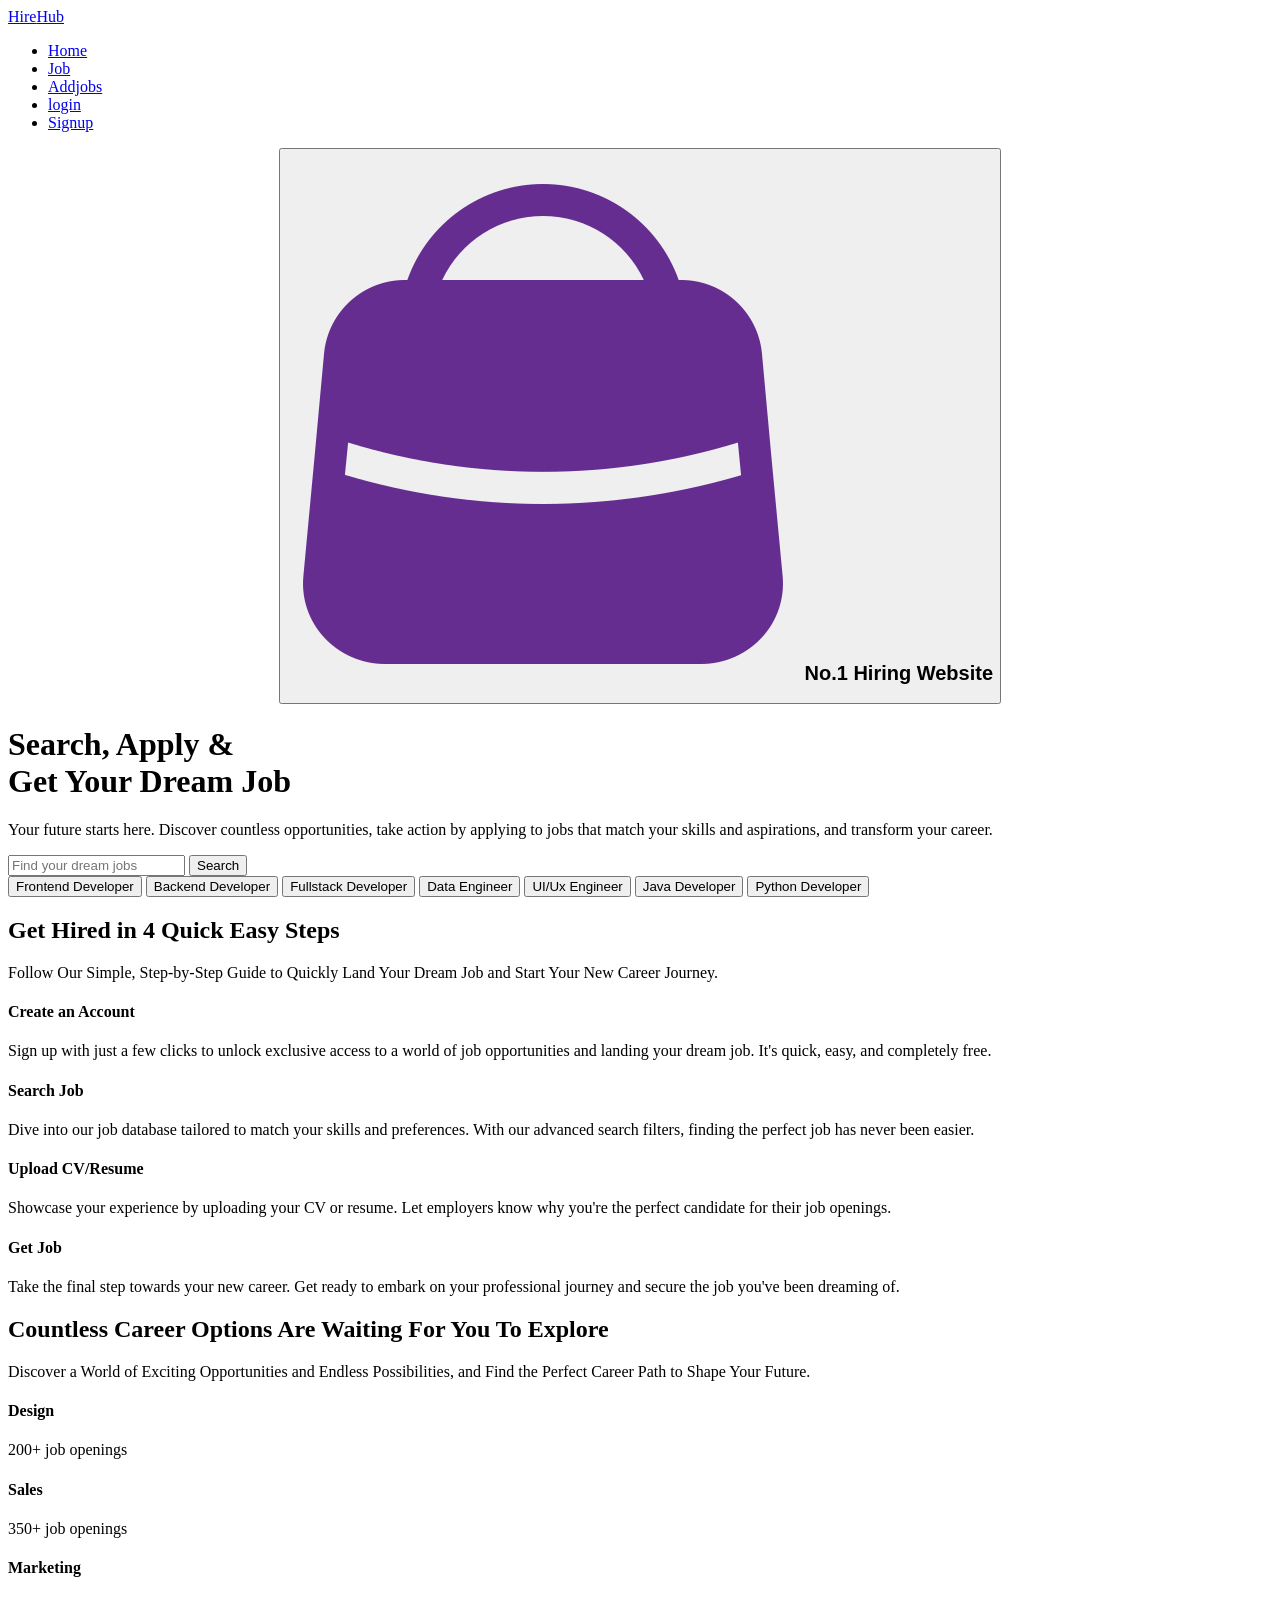
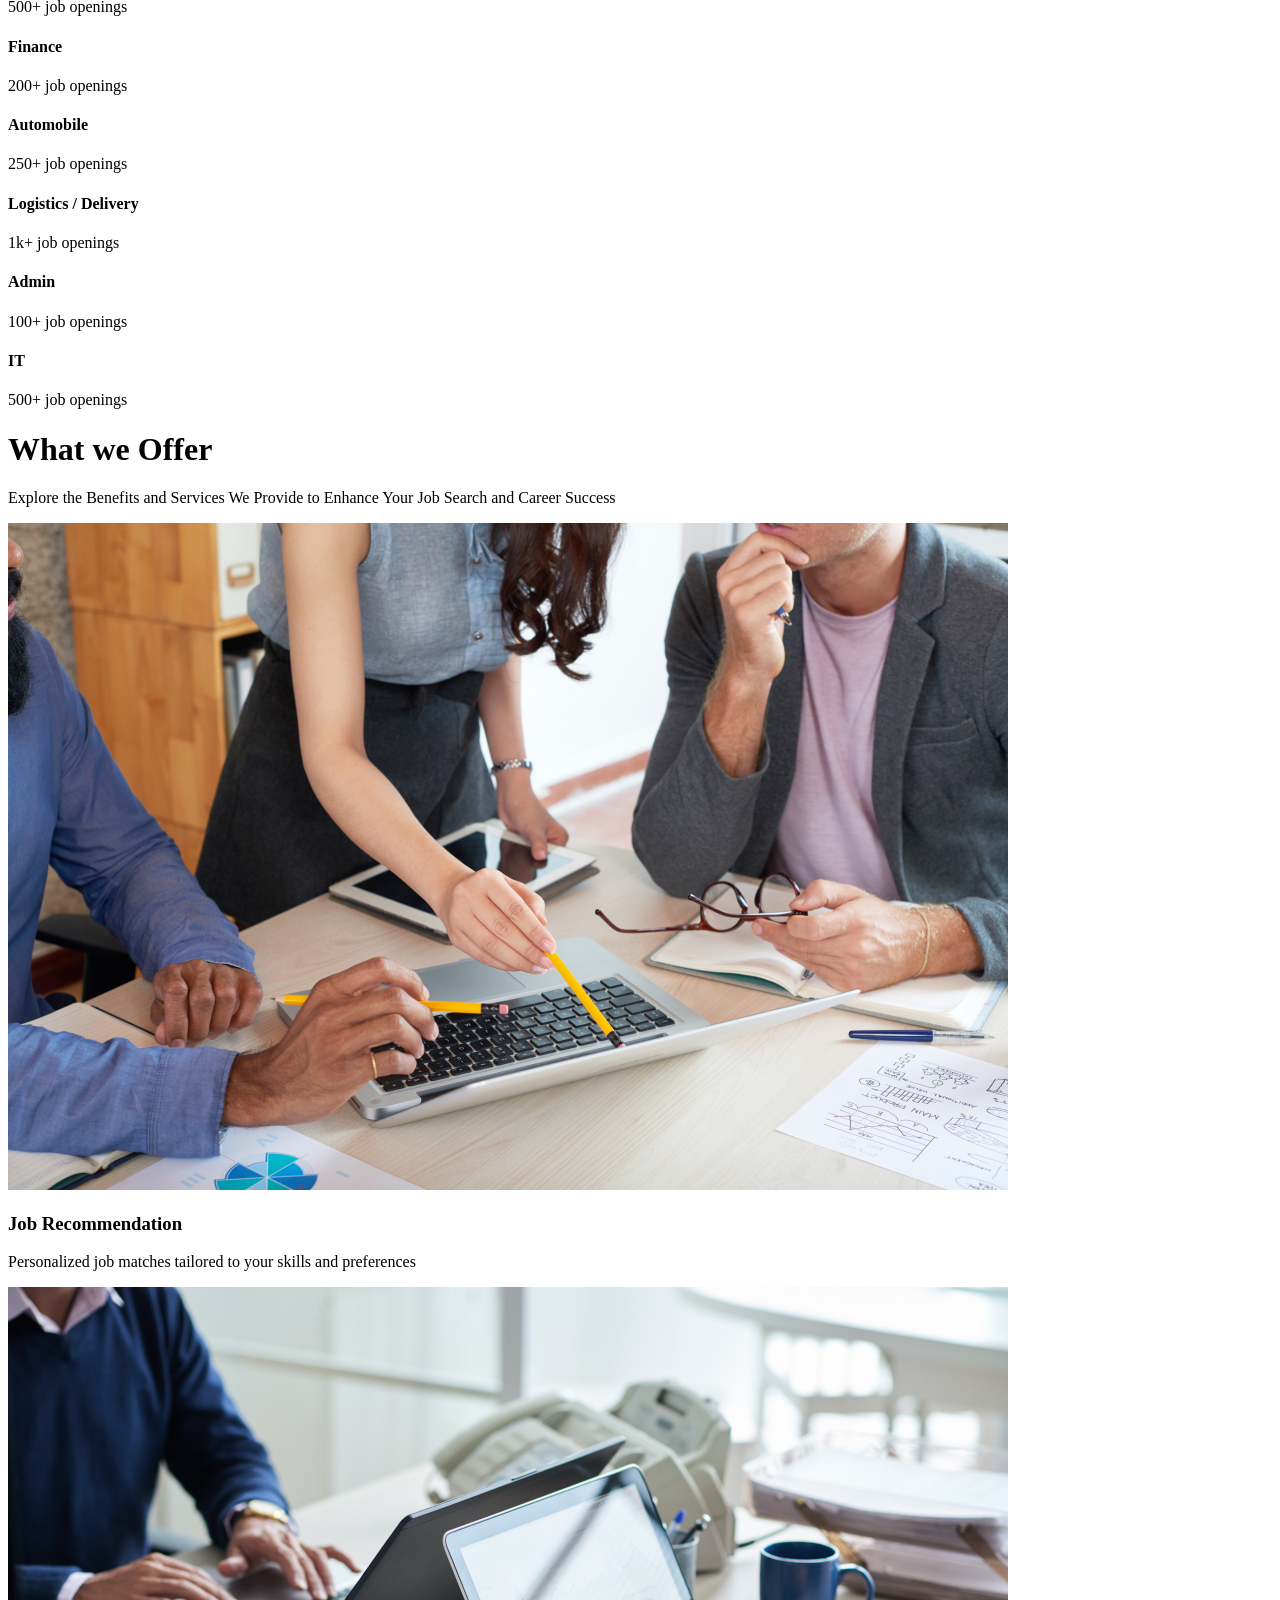
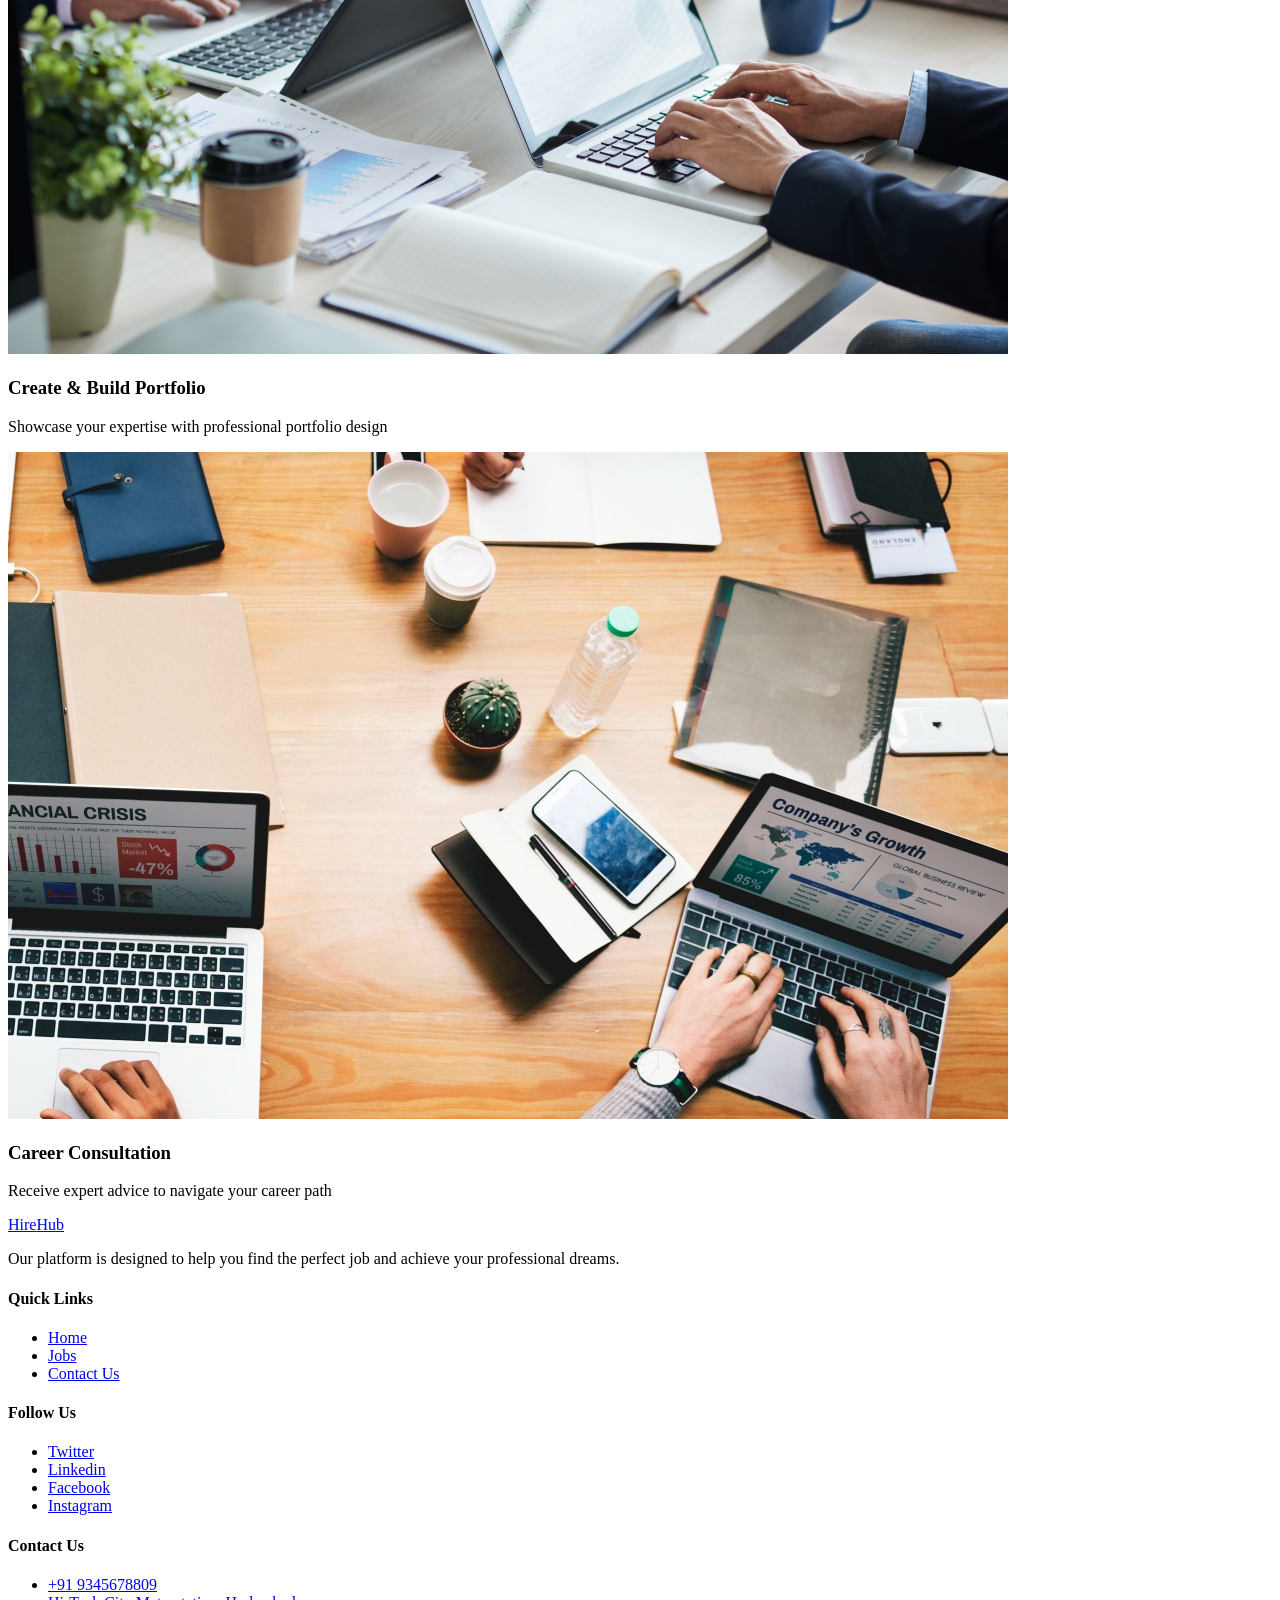
==== index.html @ 58e2acb1 "Add files via upload" ====
<!doctype html>
<html lang="en">
  <head>
    <meta charset="UTF-8" />
    <meta name="viewport" content="width=device-width, initial-scale=1.0" />
    <link rel="stylesheet" href="./s.css" />
    <title>Job Portal</title>
  </head>

  <body>
    <nav>
      <div class="nav__header">
        <div class="nav__logo">
          <a href="#" class="logo">Hire<span>Hub</span></a>
        </div>
        <ul class="nav__links">
          <li><a href="./index.html">Home</a></li>
          <li><a href="./jobs.html">Job</a></li>
          <li><a href="./addjobs.html">Addjobs</a></li>
          <li><a href="./login.html">login</a></li>
          <li><a href="./signup.html">Signup</a></li>
        </ul>
      </div>
    </nav>
    <header class="header__container" id="home">
      <center>
        <button class="a">
          <h2>
            <img src="./assets/images/bag_7007252.png" alt="company logo" />
            No.1 Hiring Website
          </h2>
        </button>
      </center>
      <h1>Search, Apply &<br />Get Your <span>Dream Job</span></h1>
      <p>
        Your future starts here. Discover countless opportunities, take action
        by applying to jobs that match your skills and aspirations, and
        transform your career.
      </p>
      <div class="search-bar">
        <input type="text" id="job-search" placeholder="Find your dream jobs" />
        <a href="./signup.html"
          ><button type="submit" id="search-btn">Search</button></a
        >
      </div>
    </header>
    <div class="car">
      <div class="c2">
        <button class="c1">Frontend Developer</button>
        <button class="c1">Backend Developer</button>
        <button class="c1">Fullstack Developer</button>
        <button class="c1">Data Engineer</button>
        <button class="c1">UI/Ux Engineer</button>
        <button class="c1">Java Developer</button>
        <button class="c1">Python Developer</button>
      </div>
    </div>

    <section class="steps">
      <div class="steps_container">
        <h2>Get Hired in 4 <span>Quick Easy Steps</span></h2>
        <p>
          Follow Our Simple, Step-by-Step Guide to Quickly Land Your Dream Job
          and Start Your New Career Journey.
        </p>
        <div class="steps1">
          <div class="steps__card">
            <h4>Create an Account</h4>
            <p>
              Sign up with just a few clicks to unlock exclusive access to a
              world of job opportunities and landing your dream job. It's quick,
              easy, and completely free.
            </p>
          </div>
          <div class="steps__card">
            <h4>Search Job</h4>
            <p>
              Dive into our job database tailored to match your skills and
              preferences. With our advanced search filters, finding the perfect
              job has never been easier.
            </p>
          </div>
          <div class="steps__card">
            <h4>Upload CV/Resume</h4>
            <p>
              Showcase your experience by uploading your CV or resume. Let
              employers know why you're the perfect candidate for their job
              openings.
            </p>
          </div>
          <div class="steps__card">
            <h4>Get Job</h4>
            <p>
              Take the final step towards your new career. Get ready to embark
              on your professional journey and secure the job you've been
              dreaming of.
            </p>
          </div>
        </div>
      </div>
    </section>

    <section class="box3">
      <h2>
        <span>Countless Career Options</span> Are Waiting For You To Explore
      </h2>
      <p class="para">
        Discover a World of Exciting Opportunities and Endless Possibilities,
        and Find the Perfect Career Path to Shape Your Future.
      </p>
      <div class="box">
        <div class="box1">
          <h4>Design</h4>
          <p>200+ job openings</p>
        </div>
        <div class="box1">
          <h4>Sales</h4>
          <p>350+ job openings</p>
        </div>
        <div class="box1">
          <h4>Marketing</h4>
          <p>500+ job openings</p>
        </div>
        <div class="box1">
          <h4>Finance</h4>
          <p>200+ job openings</p>
        </div>
        <div class="box1">
          <h4>Automobile</h4>
          <p>250+ job openings</p>
        </div>
        <div class="box1">
          <h4>Logistics / Delivery</h4>
          <p>1k+ job openings</p>
        </div>
        <div class="box1">
          <h4>Admin</h4>
          <p>100+ job openings</p>
        </div>
        <div class="box1">
          <h4>IT</h4>
          <p>500+ job openings</p>
        </div>
      </div>
    </section>
    <div class="box4">
      <div class="d1">
        <h1>What we <span>Offer</span></h1>
        <p>
          Explore the Benefits and Services We Provide to Enhance Your Job
          Search and Career Success
        </p>
      </div>
      <div class="d3">
        <div class="d2">
          <img src="./assets/images/offer-1.jpg" alt="" />
          <h3>Job Recommendation</h3>
          <p>
            Personalized job matches tailored to your skills and preferences
          </p>
        </div>
        <div class="d2">
          <img src="./assets/images/offer-2.jpg" alt="" />
          <h3>Create & Build Portfolio</h3>
          <p>Showcase your expertise with professional portfolio design</p>
        </div>
        <div class="d2">
          <img src="./assets/images/offer-3.jpg" alt="" />
          <h3>Career Consultation</h3>
          <p>Receive expert advice to navigate your career path</p>
        </div>
      </div>
    </div>

    <footer class="footer">
      <div class="foot">
        <div class="foot1">
          <div class="footer__logo">
            <a href="#" class="logo">Hire<span>Hub</span></a>
          </div>
          <p class="para1">
            Our platform is designed to help you find the perfect job and
            achieve your professional dreams.
          </p>
        </div>
        <div class="foot1">
          <h4>Quick Links</h4>
          <ul class="footer_links">
            <li><a href="#home">Home</a></li>
            <li><a href="#job">Jobs</a></li>
            <li><a href="#contact">Contact Us</a></li>
          </ul>
        </div>
        <div class="foot1">
          <h4>Follow Us</h4>
          <ul class="footer_links">
            <li><a href="#">Twitter</a></li>
            <li><a href="#">Linkedin</a></li>
            <li><a href="#">Facebook</a></li>
            <li><a href="#">Instagram</a></li>
          </ul>
        </div>
        <div class="foot1" id="contact">
          <h4>Contact Us</h4>
          <ul class="footer_links">
            <li>
              <a href="#"> +91 9345678809 </a>
            </li>
            <li>
              <a href="#"> Hi-Tech City Metrostation, Hyderabad </a>
            </li>
          </ul>
        </div>
      </div>
    </footer>
  </body>
</html>
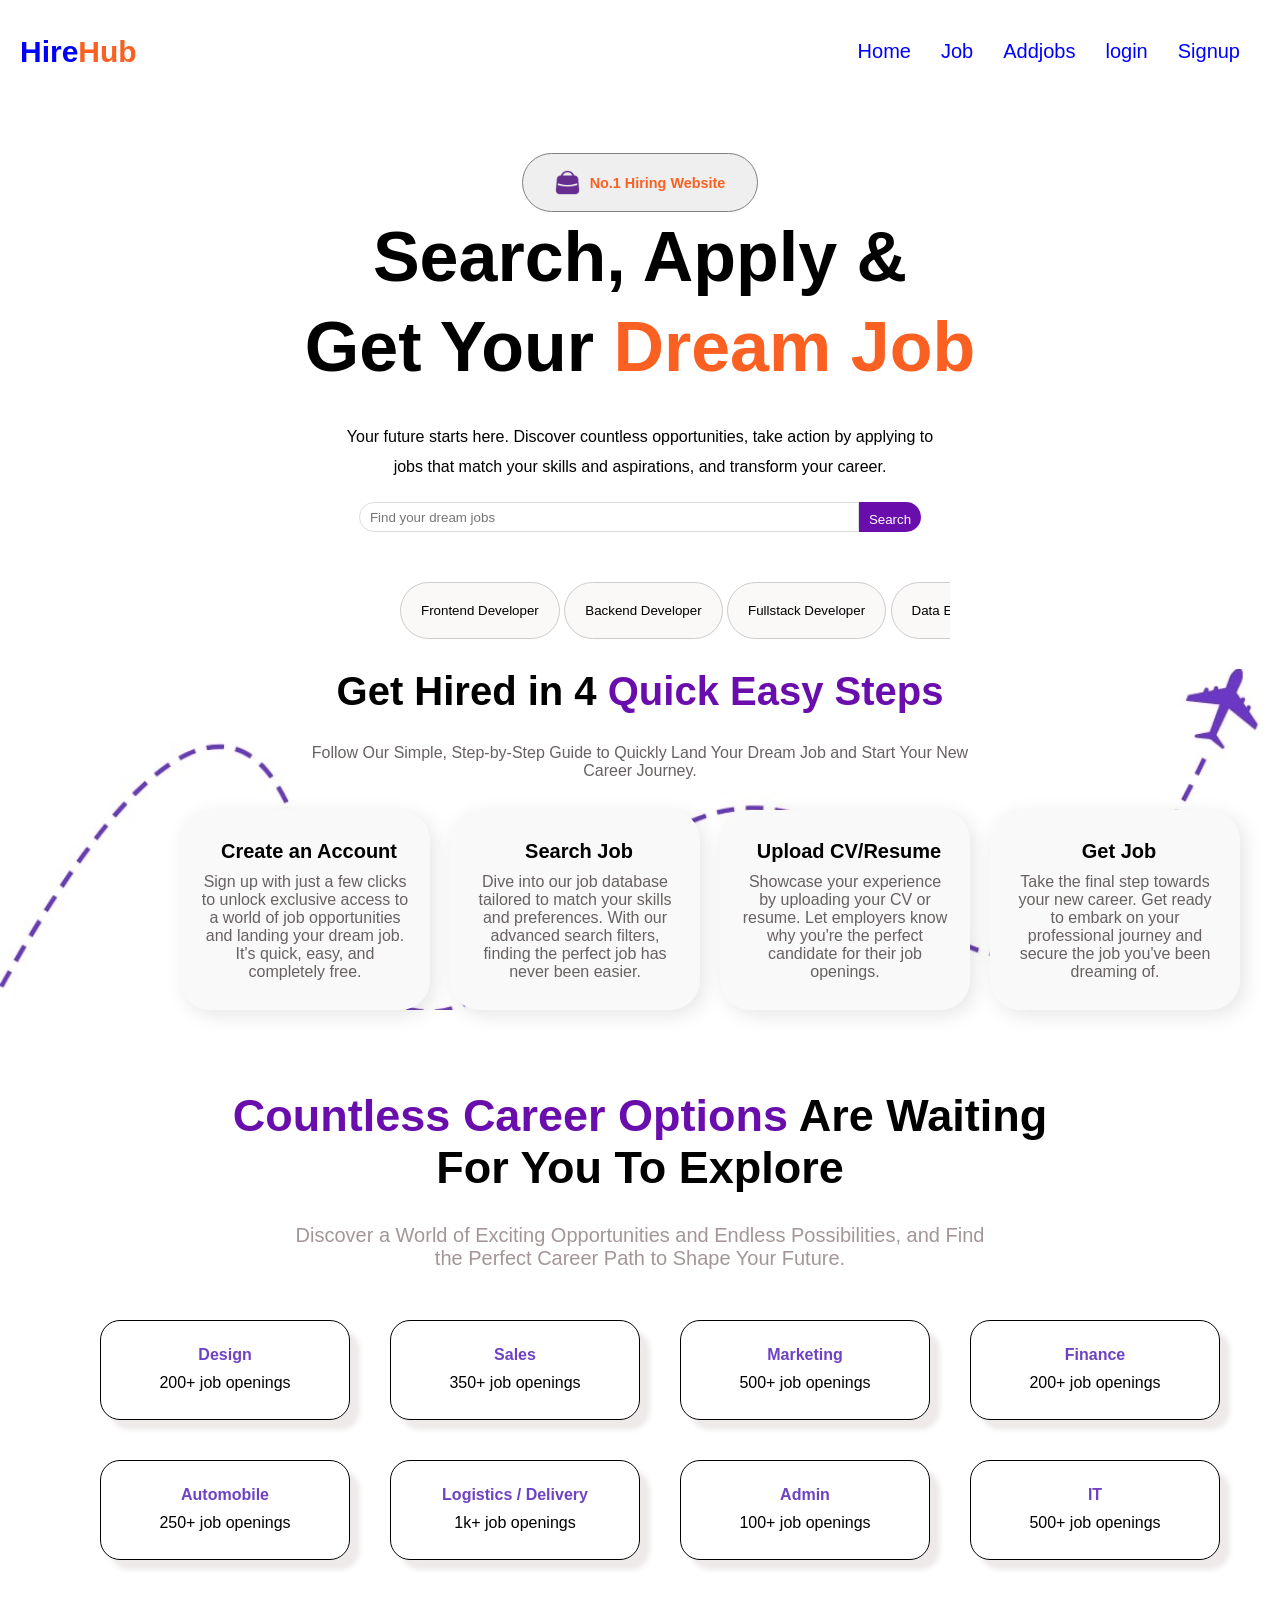
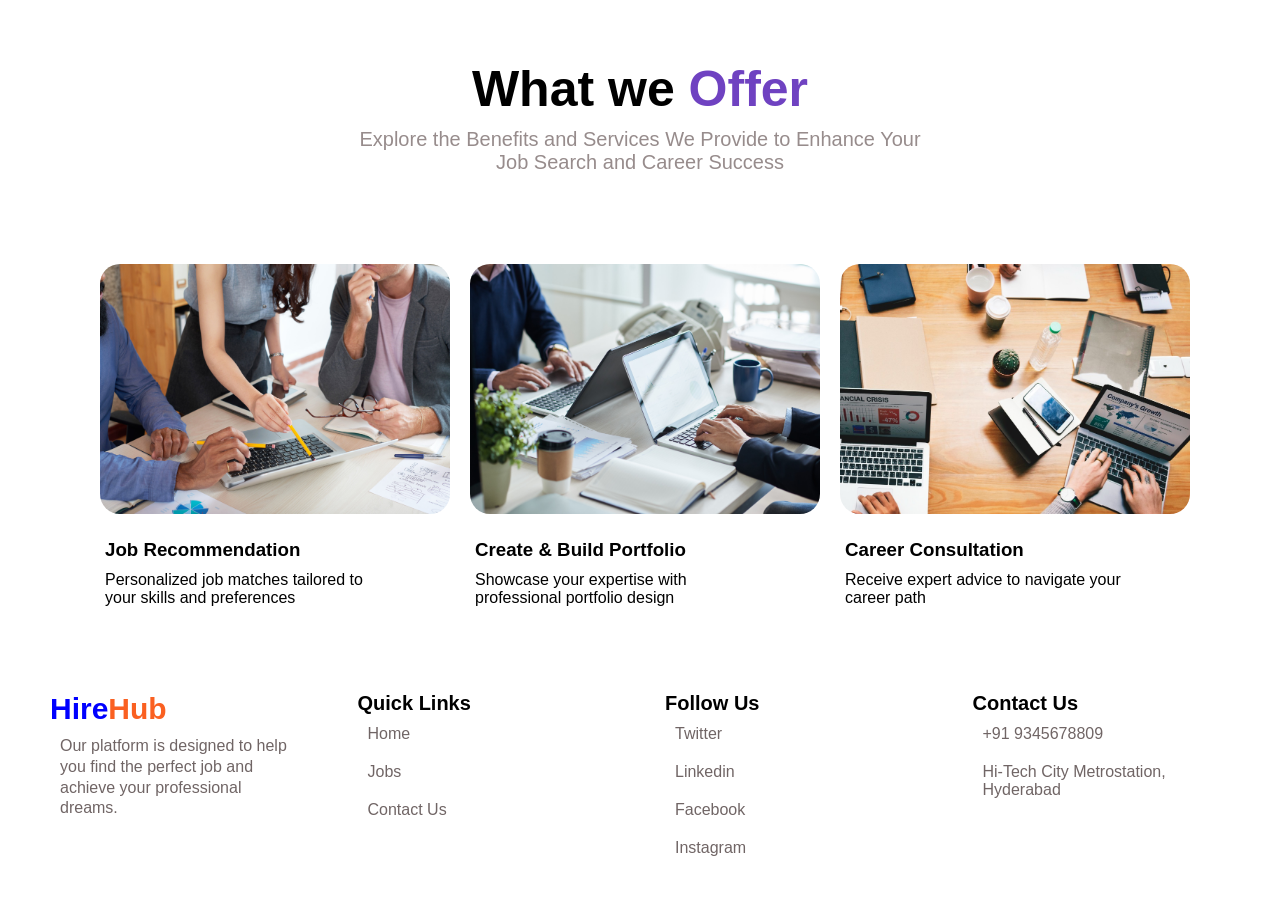
==== commit ee30b56d: "Update index.html" ====
--- a/index.html
+++ b/index.html
@@ -3,7 +3,7 @@
   <head>
     <meta charset="UTF-8" />
     <meta name="viewport" content="width=device-width, initial-scale=1.0" />
-    <link rel="stylesheet" href="./s.css" />
+    <link rel="stylesheet" href="./style.css" />
     <title>Job Portal</title>
   </head>
 
--- a/style.css
+++ b/style.css
@@ -0,0 +1,608 @@
+* {
+  padding: 0;
+  margin: 0;
+  box-sizing: border-box;
+}
+body {
+  font-family: "Poppins", sans-serif;
+}
+nav {
+  /* position: fixed; */
+  width: 100%;
+  /* display: flex; */
+}
+
+.nav__header {
+  padding: 20px;
+  width: 100%;
+  display: flex;
+  align-items: center;
+  justify-content: space-between;
+}
+.nav__links {
+  display: flex;
+  align-items: center;
+  justify-content: center;
+  gap: 30px;
+  padding: 20px;
+}
+a:hover {
+  text-decoration: underline;
+}
+.logo {
+  font-size: 30px;
+  font-weight: 700;
+}
+
+.logo span {
+  color: #fa6021;
+}
+
+a {
+  text-decoration: none;
+  font-size: 20px;
+  color: blue;
+}
+
+ul {
+  list-style: none;
+}
+
+.a {
+  margin-top: 50px;
+  border-radius: 30px;
+  border: 1px solid gray;
+}
+.header__container h2 {
+  padding: 16px 32px;
+  display: flex;
+  align-items: center;
+  gap: 10px;
+  font-size: 0.9rem;
+  font-weight: 600;
+  color: #fa6021;
+}
+
+.header__container h2 img {
+  width: 25px;
+}
+
+.header__container h1 {
+  margin-bottom: 30px;
+  font-size: 70px;
+  font-weight: 700;
+  text-align: center;
+  line-height: 90px;
+}
+.header__container h1 span {
+  color: #fa6021;
+}
+.header__container p {
+  margin-bottom: 20px;
+  max-width: 600px;
+  margin-inline: auto;
+  line-height: 30px;
+  text-align: center;
+}
+
+img {
+  display: flex;
+  width: 100%;
+}
+
+.search-bar {
+  display: flex;
+  justify-content: center;
+  margin-bottom: 50px;
+}
+
+.search-bar input {
+  padding: 10px;
+  width: 500px;
+  height: 30px;
+  border-radius: 15px 0 0 15px;
+  border: 1px solid #ddd;
+}
+
+.search-bar button {
+  padding: 10px;
+  background-color: #6a0dad;
+  color: #fff;
+  height: 30px;
+  border: none;
+  border-radius: 0 15px 15px 0;
+}
+
+.car {
+  display: flex;
+  white-space: nowrap;
+  overflow-x: scroll;
+  scrollbar-width: none;
+  width: 550px;
+  margin-left: 400px;
+  margin-bottom: 30px;
+  transition: transform 0.5s ease-in-out;
+}
+
+.c1 {
+  padding: 20px;
+  background-color: #f5efef70;
+  border: 1px solid #ccc;
+  text-align: center;
+  border-radius: 50px;
+}
+.steps {
+  background-image: url("./assets/images/steps-bg.jpg");
+  background-position: center center;
+  background-size: cover;
+  background-repeat: no-repeat;
+  margin-bottom: 50px;
+}
+
+.steps_container h2 span {
+  color: #6a0dad;
+}
+.steps h2 {
+  margin-bottom: 30px;
+  font-size: 40px;
+  font-weight: 700;
+  text-align: center;
+}
+.steps_container p {
+  max-width: 700px;
+  color: #686161;
+  margin: auto;
+  text-align: center;
+  margin-bottom: 30px;
+}
+.steps1 {
+  display: flex;
+  margin-left: 180px;
+  gap: 20px;
+}
+.steps__card {
+  width: 250px;
+  height: 200px;
+  background-color: #f9f9f9;
+  border-radius: 30px;
+  box-shadow: 5px 5px 20px rgba(0, 0, 0, 0.1);
+  padding: 20px;
+  text-align: center;
+}
+
+.steps__card h4 {
+  margin: 10px 0 0 8px;
+  font-size: 20px;
+  margin-bottom: 10px;
+  font-weight: 700;
+}
+
+.steps__card p {
+  font-size: 16px;
+}
+.steps__card:hover {
+  transform: translateY(5px);
+  box-shadow: 0 8px 20px rgba(0, 0, 0, 0.15);
+}
+.box3 h2 {
+  margin: auto;
+  margin: 0px 40px;
+  padding: 30px 160px;
+  text-align: center;
+  font-size: 45px;
+}
+.box3 h2 span {
+  color: #6a0dad;
+}
+
+.para {
+  max-width: 700px;
+  margin: 20px 16px;
+  font-size: 20px;
+  margin: auto;
+  color: #a39696;
+  text-align: center;
+}
+.box {
+  margin: 50px 100px;
+  display: grid;
+  grid-template-columns: repeat(4, 250px);
+  grid-template-rows: repeat(2, 100px);
+  gap: 40px;
+}
+.box1 {
+  text-align: center;
+  align-items: center;
+  border: 1px solid black;
+  border-radius: 20px;
+  box-shadow: 10px 10px 5px rgb(238, 234, 234);
+  /* margin-top: 50px; */
+}
+.box1 h4 {
+  margin-top: 15px;
+  color: #6f42c1;
+  padding: 10px;
+}
+.box1:hover {
+  background-color: #6a0dad;
+  color: white;
+}
+
+.box4 {
+  margin-top: 100px;
+}
+.d1 {
+  text-align: center;
+}
+.d1 h1 {
+  font-size: 50px;
+}
+.d1 h1 span {
+  color: #6f42c1;
+}
+.d1 p {
+  color: #978c8c;
+  padding: 10px;
+  font-size: 20px;
+  max-width: 600px;
+  margin: auto;
+}
+.d3 {
+  margin: 80px 100px;
+  display: flex;
+  gap: 20px;
+}
+.d2 img {
+  /* margin-top: 50px; */
+  height: 250px;
+  width: 350px;
+  border-radius: 20px;
+  margin-bottom: 20px;
+}
+.d2 h3 {
+  padding: 5px;
+}
+.d2 p {
+  padding: 5px;
+  max-width: 300px;
+}
+.footer {
+  margin: 50px;
+}
+.foot1 {
+  width: 400px;
+}
+.foot {
+  display: flex;
+  gap: 50px;
+}
+.footer_links a {
+  color: rgb(112, 101, 101);
+  font-size: 16px;
+}
+.foot1 li {
+  padding: 10px;
+}
+.foot1 p {
+  padding: 10px;
+  color: rgb(112, 101, 101);
+  line-height: 130%;
+}
+.foot1 h4 {
+  font-size: 20px;
+}
+/* .footer_bar {
+  position: fixed;
+} */
+.footer_bar p {
+  text-align: center;
+  color: black;
+  padding: 20px;
+  /* position: fixed; */
+}
+.back {
+  background-image: url(./assets/images/background.jpeg);
+  background-size: cover;
+  height: 500px;
+}
+.back h3 {
+  text-align: center;
+  padding: 150px 60px 10px 10px;
+  font-size: 40px;
+}
+.back h3 span {
+  color: #6f42c1;
+}
+.job_container h2 {
+  text-align: center;
+  margin-top: 30px;
+}
+.job_container p {
+  text-align: center;
+}
+.job {
+  margin: 50px 50px 80px 80px;
+  display: grid;
+  gap: 10px;
+  grid-template-columns: repeat(3, 400px);
+  grid-template-rows: repeat(3, 400px);
+}
+.section__header span {
+  color: #6a0dad;
+}
+.section__header {
+  font-size: 40px;
+  padding: 10px;
+}
+.job__card {
+  width: 350px;
+  height: 350px;
+  padding: 10px;
+  border-radius: 40px;
+  box-shadow: 10px 10px 5px #d1c8c8;
+  border: 1px solid rgb(216, 203, 203);
+}
+.job__card:hover {
+  background-color: #78459c;
+  color: white;
+}
+.job_card_header {
+  display: flex;
+  gap: 30px;
+  margin: 20px;
+}
+.job_card_header img {
+  height: 40px;
+  width: 40px;
+  border-radius: 50px;
+  /* border: 1px solid red; */
+}
+.job_card_header h5 {
+  font-size: 16px;
+}
+.job_card_header h6 {
+  font-weight: normal;
+  font-size: 16px;
+}
+.job__card h4 {
+  font-size: 20px;
+  margin: 10px;
+}
+.job__card p {
+  /* margin: 0px 10px; */
+  padding: 10px;
+  text-align: left;
+  font-size: 16px;
+}
+.job_card_footer span:first-child {
+  height: 30px;
+  width: 60px;
+  border-radius: 15px;
+  padding: 5px;
+  border: 1px solid rgb(155, 139, 139);
+  background-color: lightblue;
+  color: rgb(72, 72, 211);
+}
+
+.job_card_footer span:last-child {
+  height: 30px;
+  width: 60px;
+  border-radius: 15px;
+  padding: 5px;
+  border: 1px solid rgb(155, 139, 139);
+  background-color: rgb(120, 199, 147);
+  color: rgb(7, 177, 30);
+}
+.job_card_footer span:nth-child(2) {
+  height: 30px;
+  width: 60px;
+  padding: 5px;
+  border-radius: 15px;
+  border: 1px solid rgb(155, 139, 139);
+  background-color: rgb(212, 168, 117);
+  color: rgb(218, 82, 19);
+}
+.job_card_footer {
+  margin: 10px;
+  font-size: 15px;
+}
+main {
+  display: flex;
+  justify-content: center;
+  align-items: center;
+  height: 100vh;
+  background-color: #f4f4f4;
+}
+
+/* Update login-container if needed */
+.login-container {
+  background-color: white;
+  border-radius: 20px;
+  box-shadow: 5px 5px 20px rgba(0, 0, 0, 0.1);
+  padding: 30px;
+  width: 500px;
+  height: 500px;
+  text-align: center;
+}
+.login {
+  display: flex;
+  justify-content: center;
+  align-items: center;
+  height: 100vh;
+  background-color: #f4f4f4;
+}
+.login-container h2 {
+  margin-bottom: 20px;
+}
+
+.login-container form {
+  display: flex;
+  flex-direction: column;
+}
+
+.login-container label {
+  text-align: left;
+  margin-bottom: 5px;
+  font-weight: bold;
+}
+
+.login-container input[type="email"],
+.login-container input[type="password"] {
+  padding: 10px;
+  margin-bottom: 15px;
+  border: 1px solid #ced4da;
+  border-radius: 8px;
+}
+
+.login-container select {
+  padding: 10px;
+  margin-bottom: 15px;
+  border: 1px solid #ced4da;
+  border-radius: 8px;
+  background-color: white;
+  color: #737373;
+}
+
+.login-container button {
+  padding: 10px;
+  background-color: #212529;
+  color: white;
+  border: none;
+  border-radius: 8px;
+  cursor: pointer;
+}
+.login-container button a {
+  text-decoration: none;
+  color: white;
+}
+.login-container button:hover {
+  background-color: #343a40;
+}
+
+.login-container p {
+  margin-top: 15px;
+}
+
+.login-container p a {
+  text-decoration: none;
+  color: #6f42c1;
+}
+
+.login-container p a:hover {
+  color: #200257;
+}
+
+.container {
+  background-color: #fff;
+  padding: 20px;
+  border-radius: 10px;
+  box-shadow: 0 2px 10px rgba(0, 0, 0, 0.1);
+  width: 450px;
+  /* margin-left: 450px; */
+  margin: 50px;
+}
+.signup {
+  display: flex;
+  justify-content: center;
+  align-items: center;
+  /* height: 100vh; */
+  background-color: #f4f4f4;
+}
+.signup-form {
+  display: flex;
+  flex-direction: column;
+}
+
+.signup-form h2 {
+  text-align: center;
+  margin-bottom: 20px;
+}
+
+.signup-form label {
+  margin-bottom: 5px;
+  font-weight: bold;
+}
+
+.signup-form input[type="text"],
+.signup-form input[type="email"],
+.signup-form input[type="tel"],
+.signup-form input[type="password"],
+.signup-form input[type="file"],
+.signup-form select {
+  padding: 10px;
+  margin-bottom: 15px;
+  border: 1px solid #ccc;
+  border-radius: 5px;
+  width: 100%;
+}
+
+.signup-form button {
+  padding: 10px;
+  background-color: #000;
+  color: white;
+  border: none;
+  border-radius: 5px;
+  cursor: pointer;
+}
+.signup-form button a {
+  text-decoration: none;
+  color: white;
+}
+.signup-form button:hover {
+  background-color: #333;
+}
+
+.signup-form p {
+  text-align: center;
+  margin-top: 10px;
+}
+
+.signup-form p a {
+  color: #000;
+  text-decoration: none;
+}
+
+.signup-form p a:hover {
+  text-decoration: underline;
+}
+.container1 {
+  padding: 20px;
+  border-radius: 8px;
+  box-shadow: 0 0 10px rgba(0, 0, 0, 0.1);
+  width: 600px;
+  margin-left: 450px;
+  margin: 20px auto;
+}
+.form-group {
+  display: flex;
+  margin-bottom: 15px;
+  flex-wrap: wrap;
+}
+
+.form-group label {
+  display: block;
+  margin-bottom: 5px;
+  flex: 1 0 100%;
+}
+
+.form-group input,
+.form-group select {
+  flex: 1;
+  padding: 8px;
+  box-sizing: border-box;
+  border: 1px solid #ccc;
+  border-radius: 4px;
+  margin-right: 10px;
+  height: 36px;
+}
+
+.container1 button {
+  width: 100%;
+  padding: 10px;
+  border: none;
+  border-radius: 4px;
+  cursor: pointer;
+}
+.container1 h1 {
+  text-align: center;
+}
